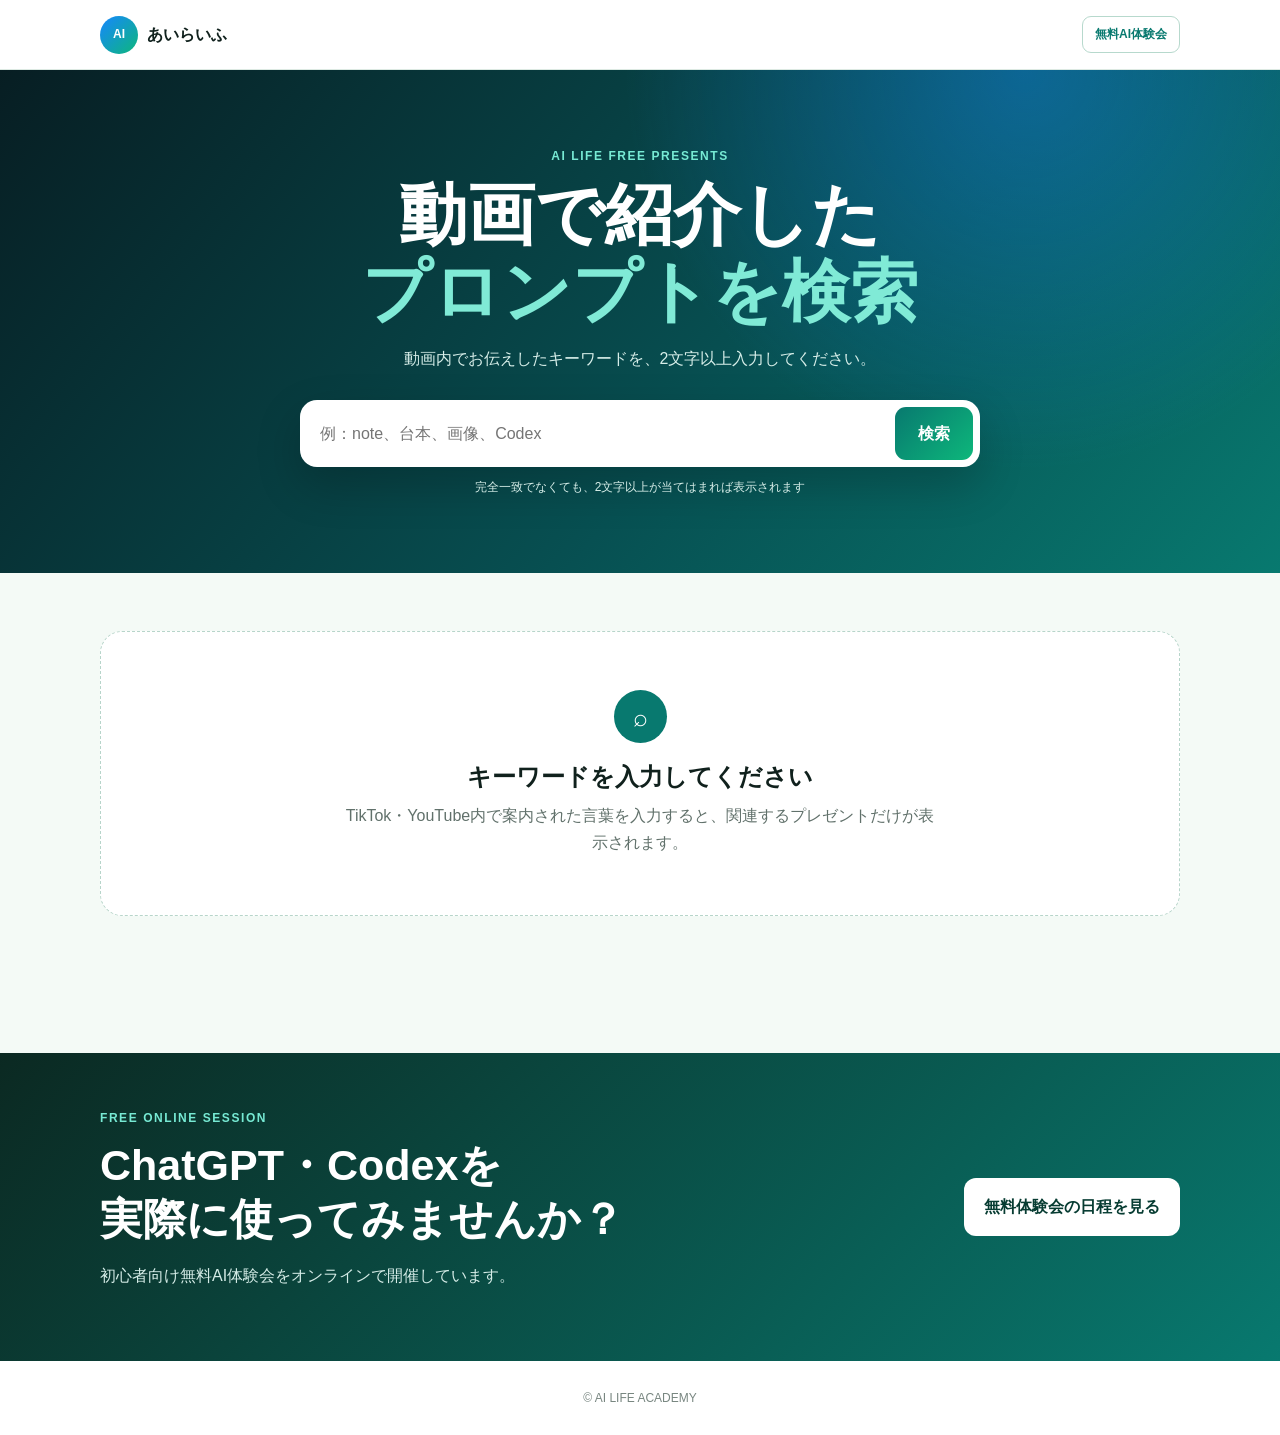
==== present/index.html @ 0da918bd "Add searchable prompt present library" ====
<!doctype html><html lang="ja"><head><meta charset="utf-8"><meta name="viewport" content="width=device-width,initial-scale=1"><meta name="theme-color" content="#08796f"><title>AI LIFE プレゼント検索</title><meta name="description" content="動画でお伝えしたキーワードから、AI LIFEの無料プロンプトを検索できます。"><link rel="stylesheet" href="present.css"></head><body>
<header><a class="brand" href="../"><span>AI</span>あいらいふ</a><a class="small-link" href="../booking.html">無料AI体験会</a></header>
<main><section class="hero"><div><p class="eyebrow">AI LIFE FREE PRESENTS</p><h1>動画で紹介した<br><em>プロンプトを検索</em></h1><p>動画内でお伝えしたキーワードを、2文字以上入力してください。</p><form id="searchForm"><label class="sr-only" for="searchInput">キーワード</label><input id="searchInput" type="search" placeholder="例：note、台本、画像、Codex" autocomplete="off"><button>検索</button></form><p class="hint">完全一致でなくても、2文字以上が当てはまれば表示されます</p></div></section>
<section class="results"><div id="welcome" class="message"><span>⌕</span><h2>キーワードを入力してください</h2><p>TikTok・YouTube内で案内された言葉を入力すると、関連するプレゼントだけが表示されます。</p></div><div id="loading" class="message" hidden><span>…</span><h2>読み込んでいます</h2></div><div id="resultHead" class="result-head" hidden><h2 id="resultTitle"></h2><p id="resultCount"></p></div><div id="grid" class="grid"></div><div id="empty" class="message" hidden><span>?</span><h2>見つかりませんでした</h2><p>ひらがな・カタカナ・英語、またはキーワードの一部2文字以上で試してください。</p></div></section>
<section class="cta"><div><p class="eyebrow">FREE ONLINE SESSION</p><h2>ChatGPT・Codexを<br>実際に使ってみませんか？</h2><p>初心者向け無料AI体験会をオンラインで開催しています。</p></div><a href="../booking.html">無料体験会の日程を見る</a></section></main><footer>© AI LIFE ACADEMY</footer>
<dialog id="dialog"><div class="dialog-head"><div><small>FREE PROMPT</small><h2 id="dialogKeyword"></h2></div><button id="close" aria-label="閉じる">×</button></div><div class="prompt-box"><pre id="dialogPrompt"></pre><button id="copy">プロンプトをコピー</button></div><a class="dialog-cta" href="../booking.html">無料AI体験会を見る</a></dialog><div class="toast" id="toast">コピーしました</div>
<script src="config.js"></script><script src="present.js"></script></body></html>
---- present/present.css ----
:root{--ink:#10211d;--muted:#61716b;--line:#dce9e2;--green:#0db77b;--teal:#08796f;--blue:#1687ff;--bg:#f4faf6;--shadow:0 18px 55px rgba(11,54,44,.12)}*{box-sizing:border-box}body{margin:0;color:var(--ink);background:var(--bg);font-family:-apple-system,BlinkMacSystemFont,"Hiragino Sans","Yu Gothic","Noto Sans JP",sans-serif;line-height:1.7}a{text-decoration:none;color:inherit}button,input,textarea{font:inherit}button,a{cursor:pointer}header{display:flex;align-items:center;justify-content:space-between;min-height:70px;padding:12px max(18px,calc((100vw - 1080px)/2));background:#fff;border-bottom:1px solid var(--line)}.brand{display:flex;align-items:center;gap:9px;font-weight:900}.brand span{display:grid;place-items:center;width:38px;height:38px;border-radius:50%;color:#fff;background:linear-gradient(135deg,var(--blue),var(--green));font-size:12px}.small-link{padding:7px 12px;border:1px solid #b7d9cd;border-radius:9px;color:var(--teal);font-size:12px;font-weight:900}.hero{padding:76px 18px;color:#fff;text-align:center;background:radial-gradient(circle at 80% 0,rgba(22,135,255,.38),transparent 35%),linear-gradient(130deg,#071e23,#075052 58%,#08796f)}.hero>div{width:min(850px,100%);margin:auto}.eyebrow{margin:0 0 10px;color:#77ead4;font-size:12px;font-weight:900;letter-spacing:.13em}.eyebrow.dark{color:var(--teal)}.hero h1{margin:0;font-size:clamp(38px,7vw,68px);line-height:1.12}.hero h1 em{color:#80ead6;font-style:normal}.hero>div>p:not(.eyebrow){color:#d7eee9}.hero form{display:flex;max-width:680px;margin:28px auto 0;padding:7px;border-radius:17px;background:#fff;box-shadow:0 18px 46px rgba(0,0,0,.2)}.hero input{min-width:0;flex:1;padding:13px;border:0;outline:0;font-size:16px}.hero form button,.primary{padding:12px 23px;border:0;border-radius:11px;color:#fff;background:linear-gradient(135deg,var(--teal),var(--green));font-weight:900}.hint{margin:10px 0 0!important;font-size:12px}.results{width:min(1080px,calc(100% - 32px));min-height:480px;margin:auto;padding:58px 0}.message{padding:58px 20px;text-align:center;border:1px dashed #b7d5ca;border-radius:22px;background:#fff}.message span{display:grid;place-items:center;width:53px;height:53px;margin:auto;border-radius:50%;color:#fff;background:var(--teal);font-size:25px}.message h2{margin:14px 0 4px}.message p{max-width:600px;margin:auto;color:var(--muted)}.result-head{display:flex;align-items:end;justify-content:space-between;margin-bottom:22px}.result-head h2,.result-head p{margin:0}.result-head p{color:var(--muted);font-size:13px;font-weight:800}.grid{display:grid;grid-template-columns:repeat(3,1fr);gap:18px}.gift{display:flex;min-height:260px;flex-direction:column;padding:24px;border:1px solid var(--line);border-radius:19px;background:#fff;box-shadow:0 10px 32px rgba(11,54,44,.07)}.gift small,dialog small{color:var(--teal);font-weight:900}.gift h3{margin:14px 0 7px;font-size:22px}.gift p{margin:0;color:var(--muted);font-size:13px}.gift button{margin-top:auto;padding:18px 0 0;border:0;background:transparent;color:var(--teal);text-align:left;font-weight:900}.cta{display:flex;align-items:center;justify-content:space-between;gap:30px;padding:55px max(18px,calc((100vw - 1080px)/2));color:#fff;background:linear-gradient(135deg,#0b2922,#08796f)}.cta h2{margin:0;font-size:clamp(28px,4vw,43px);line-height:1.25}.cta p:not(.eyebrow){color:#d5ece7}.cta>a{flex:none;padding:15px 20px;border-radius:12px;color:#073c32;background:#fff;font-weight:900}footer{padding:27px;text-align:center;color:#788680;background:#fff;font-size:12px}dialog{width:min(760px,calc(100% - 24px));max-height:88vh;padding:0;border:0;border-radius:22px;box-shadow:0 25px 90px rgba(0,0,0,.32)}dialog::backdrop{background:rgba(4,19,16,.68);backdrop-filter:blur(4px)}.dialog-head{display:flex;align-items:start;justify-content:space-between;padding:27px 27px 0}.dialog-head h2{margin:6px 0 0}.dialog-head button{width:40px;height:40px;border:1px solid var(--line);border-radius:50%;background:#fff;font-size:23px}.prompt-box{position:relative;margin:20px 27px;padding:19px;border:1px solid #b7d9cd;border-radius:15px;background:#f5fbf8}.prompt-box pre{max-height:390px;overflow:auto;margin:0;padding-bottom:65px;white-space:pre-wrap;font:500 13px/1.75 ui-monospace,SFMono-Regular,Menlo,monospace}.prompt-box button{position:absolute;right:12px;bottom:12px;padding:12px 17px;border:0;border-radius:10px;color:#fff;background:var(--teal);font-weight:900}.dialog-cta{display:flex;justify-content:center;margin:0 27px 27px;padding:14px;border-radius:11px;color:#fff;background:#102f28;font-weight:900}.toast{position:fixed;right:16px;bottom:16px;padding:12px 18px;border-radius:11px;color:#fff;background:#10211d;opacity:0;transform:translateY(10px);transition:.2s}.toast.show{opacity:1;transform:none}.admin-body{background:linear-gradient(180deg,#eff8f3,#f8fbf9)}.admin-main{width:min(820px,calc(100% - 28px));margin:auto;padding:45px 0 80px}.admin-card{margin-bottom:20px;padding:clamp(21px,4vw,36px);border:1px solid var(--line);border-radius:20px;background:#fff;box-shadow:var(--shadow)}.admin-card h1,.admin-card h2{margin:0}.admin-card>p:not(.eyebrow){color:var(--muted)}.admin-card label{display:block;margin-top:18px;font-weight:900}.admin-card input,.admin-card textarea{display:block;width:100%;margin-top:7px;padding:13px;border:1px solid #bcd3ca;border-radius:10px;outline:0}.admin-card textarea{resize:vertical}.admin-card input:focus,.admin-card textarea:focus{border-color:var(--teal);box-shadow:0 0 0 3px rgba(8,121,111,.1)}.admin-card .primary{width:100%;margin-top:20px;padding:15px}.setup summary{cursor:pointer;font-weight:900}.setup button,#reload{margin-top:14px;padding:10px 15px;border:1px solid var(--line);border-radius:9px;background:#fff;font-weight:900}.status{padding:12px;border-radius:10px}.status.ok{color:#075e51;background:#e6f7f0}.status.error{color:#8a2828;background:#fff0f0}.admin-list-head{display:flex;align-items:end;justify-content:space-between}.admin-list article{display:flex;align-items:center;justify-content:space-between;gap:15px;padding:15px 0;border-bottom:1px solid var(--line)}.admin-list article p{margin:3px 0 0;color:var(--muted);font-size:12px}.admin-list article button{flex:none;padding:7px 10px;border:1px solid #f0caca;border-radius:8px;color:#a32727;background:#fff}.sr-only{position:absolute;width:1px;height:1px;overflow:hidden;clip:rect(0,0,0,0)}@media(max-width:760px){.grid{grid-template-columns:1fr 1fr}.cta{align-items:start;flex-direction:column}.cta>a{width:100%;text-align:center}}@media(max-width:540px){.hero{padding:52px 16px}.hero form button{padding:11px 14px}.grid{grid-template-columns:1fr}.gift{min-height:220px}.result-head{align-items:start;flex-direction:column}.prompt-box{margin:16px}.prompt-box pre{padding-bottom:0}.prompt-box button{position:static;width:100%;margin-top:13px}.dialog-head{padding:19px 16px 0}.dialog-cta{margin:0 16px 19px}.admin-list article{align-items:start}}
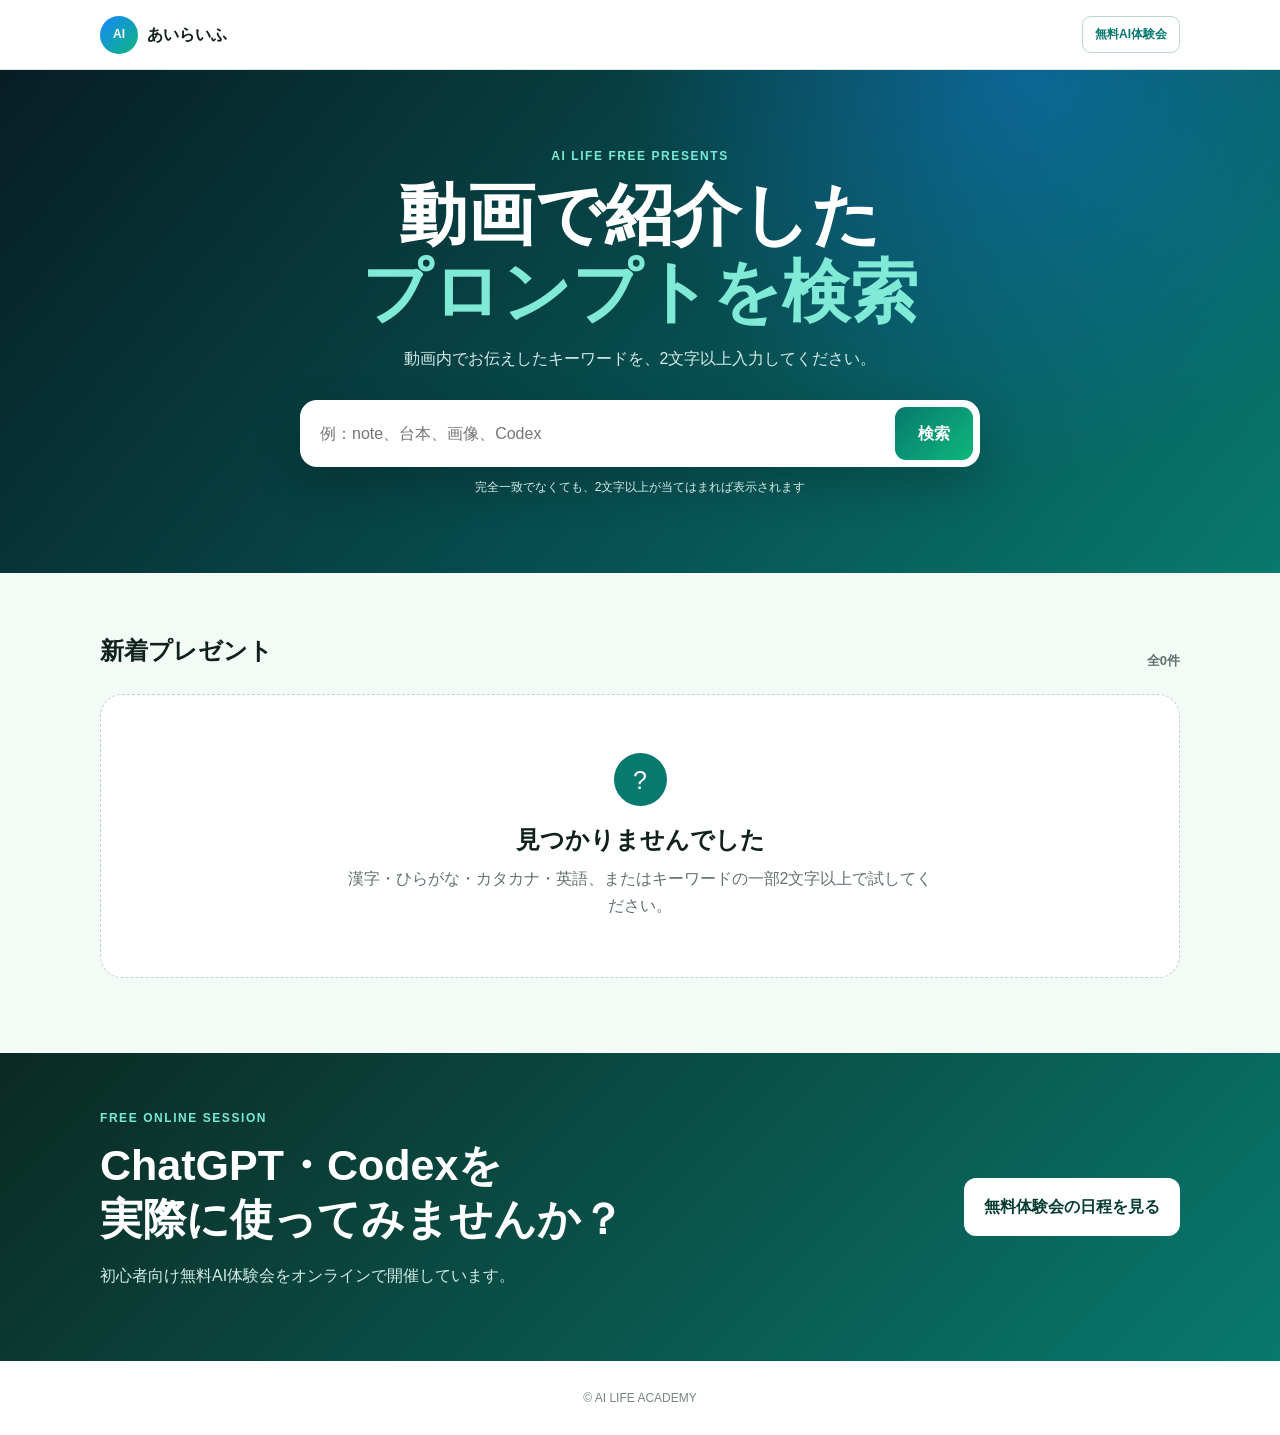
==== commit 78fd6195: "Show newest presents with pagination" ====
--- a/present/index.html
+++ b/present/index.html
@@ -1,7 +1,7 @@
 <!doctype html><html lang="ja"><head><meta charset="utf-8"><meta name="viewport" content="width=device-width,initial-scale=1"><meta name="theme-color" content="#08796f"><title>AI LIFE プレゼント検索</title><meta name="description" content="動画でお伝えしたキーワードから、AI LIFEの無料プロンプトを検索できます。"><link rel="stylesheet" href="present.css"></head><body>
 <header><a class="brand" href="../"><span>AI</span>あいらいふ</a><a class="small-link" href="../booking.html">無料AI体験会</a></header>
 <main><section class="hero"><div><p class="eyebrow">AI LIFE FREE PRESENTS</p><h1>動画で紹介した<br><em>プロンプトを検索</em></h1><p>動画内でお伝えしたキーワードを、2文字以上入力してください。</p><form id="searchForm"><label class="sr-only" for="searchInput">キーワード</label><input id="searchInput" type="search" placeholder="例：note、台本、画像、Codex" autocomplete="off"><button>検索</button></form><p class="hint">完全一致でなくても、2文字以上が当てはまれば表示されます</p></div></section>
-<section class="results"><div id="welcome" class="message"><span>⌕</span><h2>キーワードを入力してください</h2><p>TikTok・YouTube内で案内された言葉を入力すると、関連するプレゼントだけが表示されます。</p></div><div id="loading" class="message" hidden><span>…</span><h2>読み込んでいます</h2></div><div id="resultHead" class="result-head" hidden><h2 id="resultTitle"></h2><p id="resultCount"></p></div><div id="grid" class="grid"></div><div id="empty" class="message" hidden><span>?</span><h2>見つかりませんでした</h2><p>ひらがな・カタカナ・英語、またはキーワードの一部2文字以上で試してください。</p></div></section>
+<section class="results"><div id="welcome" class="message" hidden><span>⌕</span><h2>新着プレゼント</h2><p>新しく追加された順に表示しています。検索すると関連するプレゼントだけに絞り込めます。</p></div><div id="loading" class="message" hidden><span>…</span><h2>読み込んでいます</h2></div><div id="resultHead" class="result-head" hidden><h2 id="resultTitle"></h2><p id="resultCount"></p></div><div id="grid" class="grid"></div><nav id="pagination" class="pagination" aria-label="検索結果のページ切り替え" hidden><button id="prevPage" type="button">← 前の10件</button><span id="pageInfo"></span><button id="nextPage" type="button">次の10件 →</button></nav><div id="empty" class="message" hidden><span>?</span><h2>見つかりませんでした</h2><p>漢字・ひらがな・カタカナ・英語、またはキーワードの一部2文字以上で試してください。</p></div></section>
 <section class="cta"><div><p class="eyebrow">FREE ONLINE SESSION</p><h2>ChatGPT・Codexを<br>実際に使ってみませんか？</h2><p>初心者向け無料AI体験会をオンラインで開催しています。</p></div><a href="../booking.html">無料体験会の日程を見る</a></section></main><footer>© AI LIFE ACADEMY</footer>
 <dialog id="dialog"><div class="dialog-head"><div><small>FREE PROMPT</small><h2 id="dialogKeyword"></h2></div><button id="close" aria-label="閉じる">×</button></div><div class="prompt-box"><pre id="dialogPrompt"></pre><button id="copy">プロンプトをコピー</button></div><a class="dialog-cta" href="../booking.html">無料AI体験会を見る</a></dialog><div class="toast" id="toast">コピーしました</div>
 <script src="config.js"></script><script src="present.js"></script></body></html>
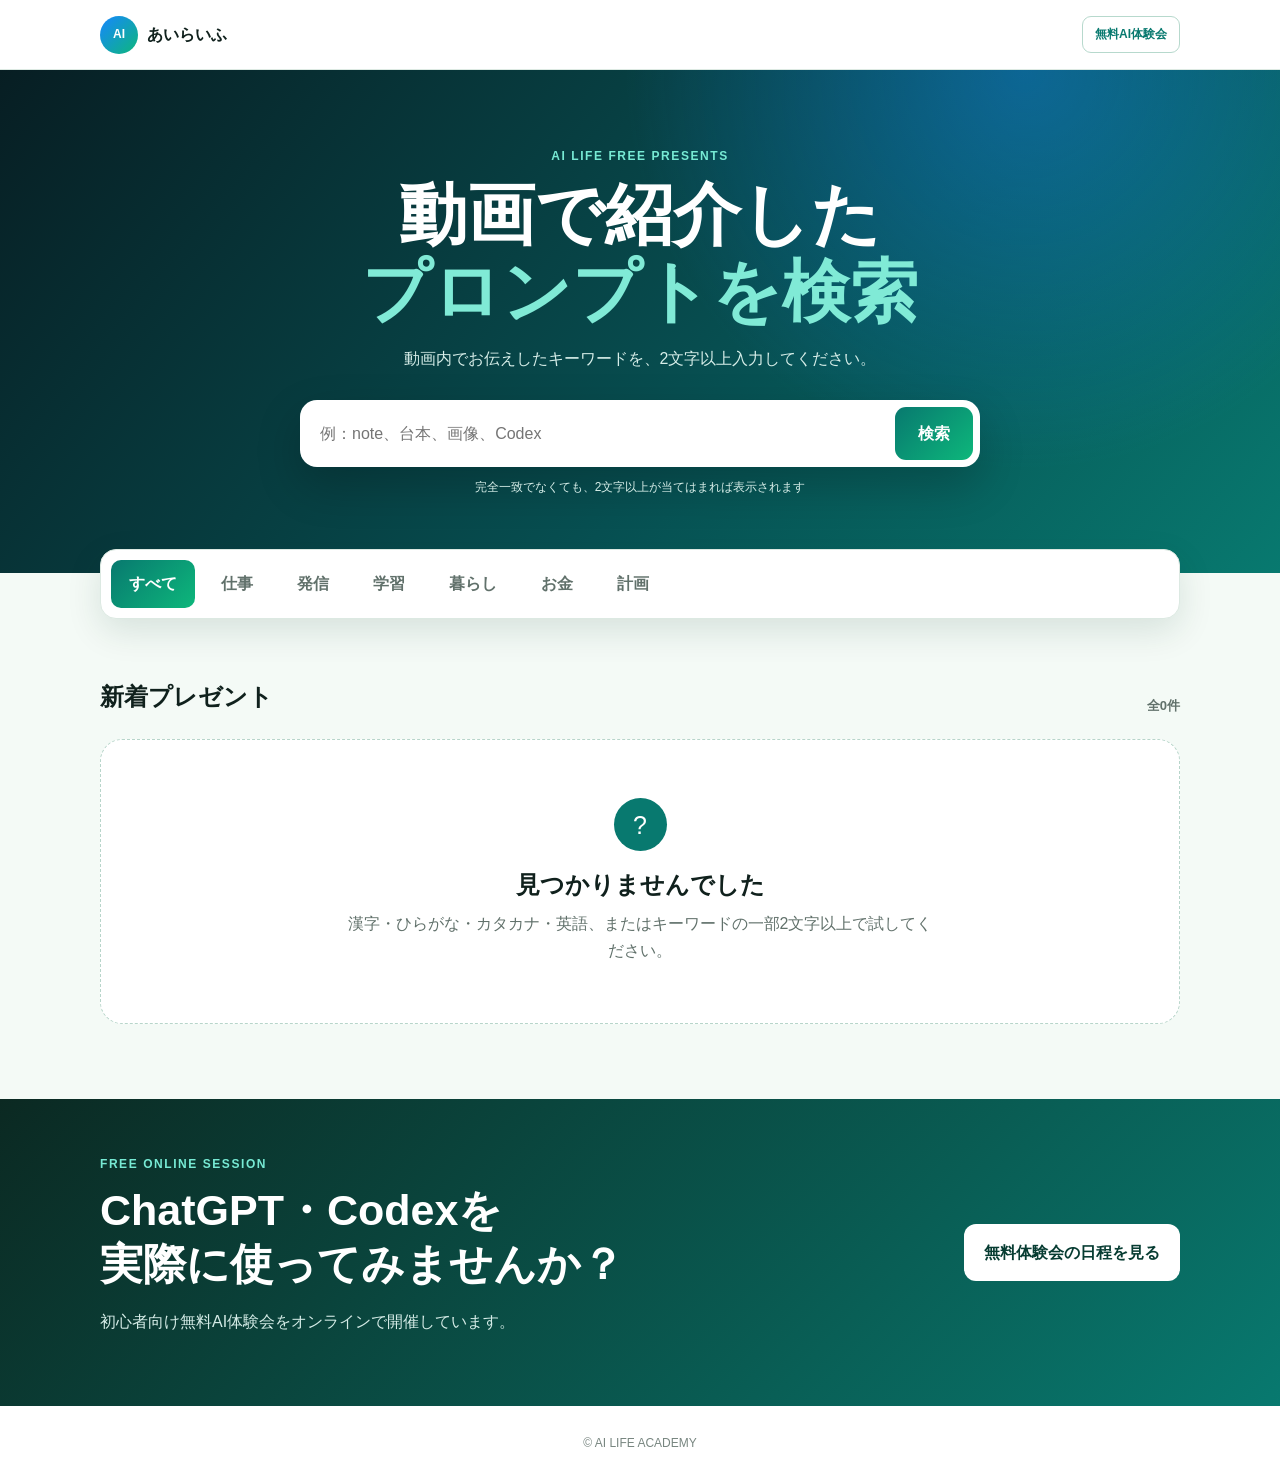
==== commit 98c3b161: "Add present category tabs" ====
--- a/present/index.html
+++ b/present/index.html
@@ -4,4 +4,4 @@
 <section class="results"><div id="welcome" class="message" hidden><span>⌕</span><h2>新着プレゼント</h2><p>新しく追加された順に表示しています。検索すると関連するプレゼントだけに絞り込めます。</p></div><div id="loading" class="message" hidden><span>…</span><h2>読み込んでいます</h2></div><div id="resultHead" class="result-head" hidden><h2 id="resultTitle"></h2><p id="resultCount"></p></div><div id="grid" class="grid"></div><nav id="pagination" class="pagination" aria-label="検索結果のページ切り替え" hidden><button id="prevPage" type="button">← 前の10件</button><span id="pageInfo"></span><button id="nextPage" type="button">次の10件 →</button></nav><div id="empty" class="message" hidden><span>?</span><h2>見つかりませんでした</h2><p>漢字・ひらがな・カタカナ・英語、またはキーワードの一部2文字以上で試してください。</p></div></section>
 <section class="cta"><div><p class="eyebrow">FREE ONLINE SESSION</p><h2>ChatGPT・Codexを<br>実際に使ってみませんか？</h2><p>初心者向け無料AI体験会をオンラインで開催しています。</p></div><a href="../booking.html">無料体験会の日程を見る</a></section></main><footer>© AI LIFE ACADEMY</footer>
 <dialog id="dialog"><div class="dialog-head"><div><small>FREE PROMPT</small><h2 id="dialogKeyword"></h2></div><button id="close" aria-label="閉じる">×</button></div><div class="prompt-box"><pre id="dialogPrompt"></pre><button id="copy">プロンプトをコピー</button></div><a class="dialog-cta" href="../booking.html">無料AI体験会を見る</a></dialog><div class="toast" id="toast">コピーしました</div>
-<script src="config.js"></script><script src="present.js"></script></body></html>
+<script src="config.js"></script><script src="present.js?v=20260809-3"></script></body></html>
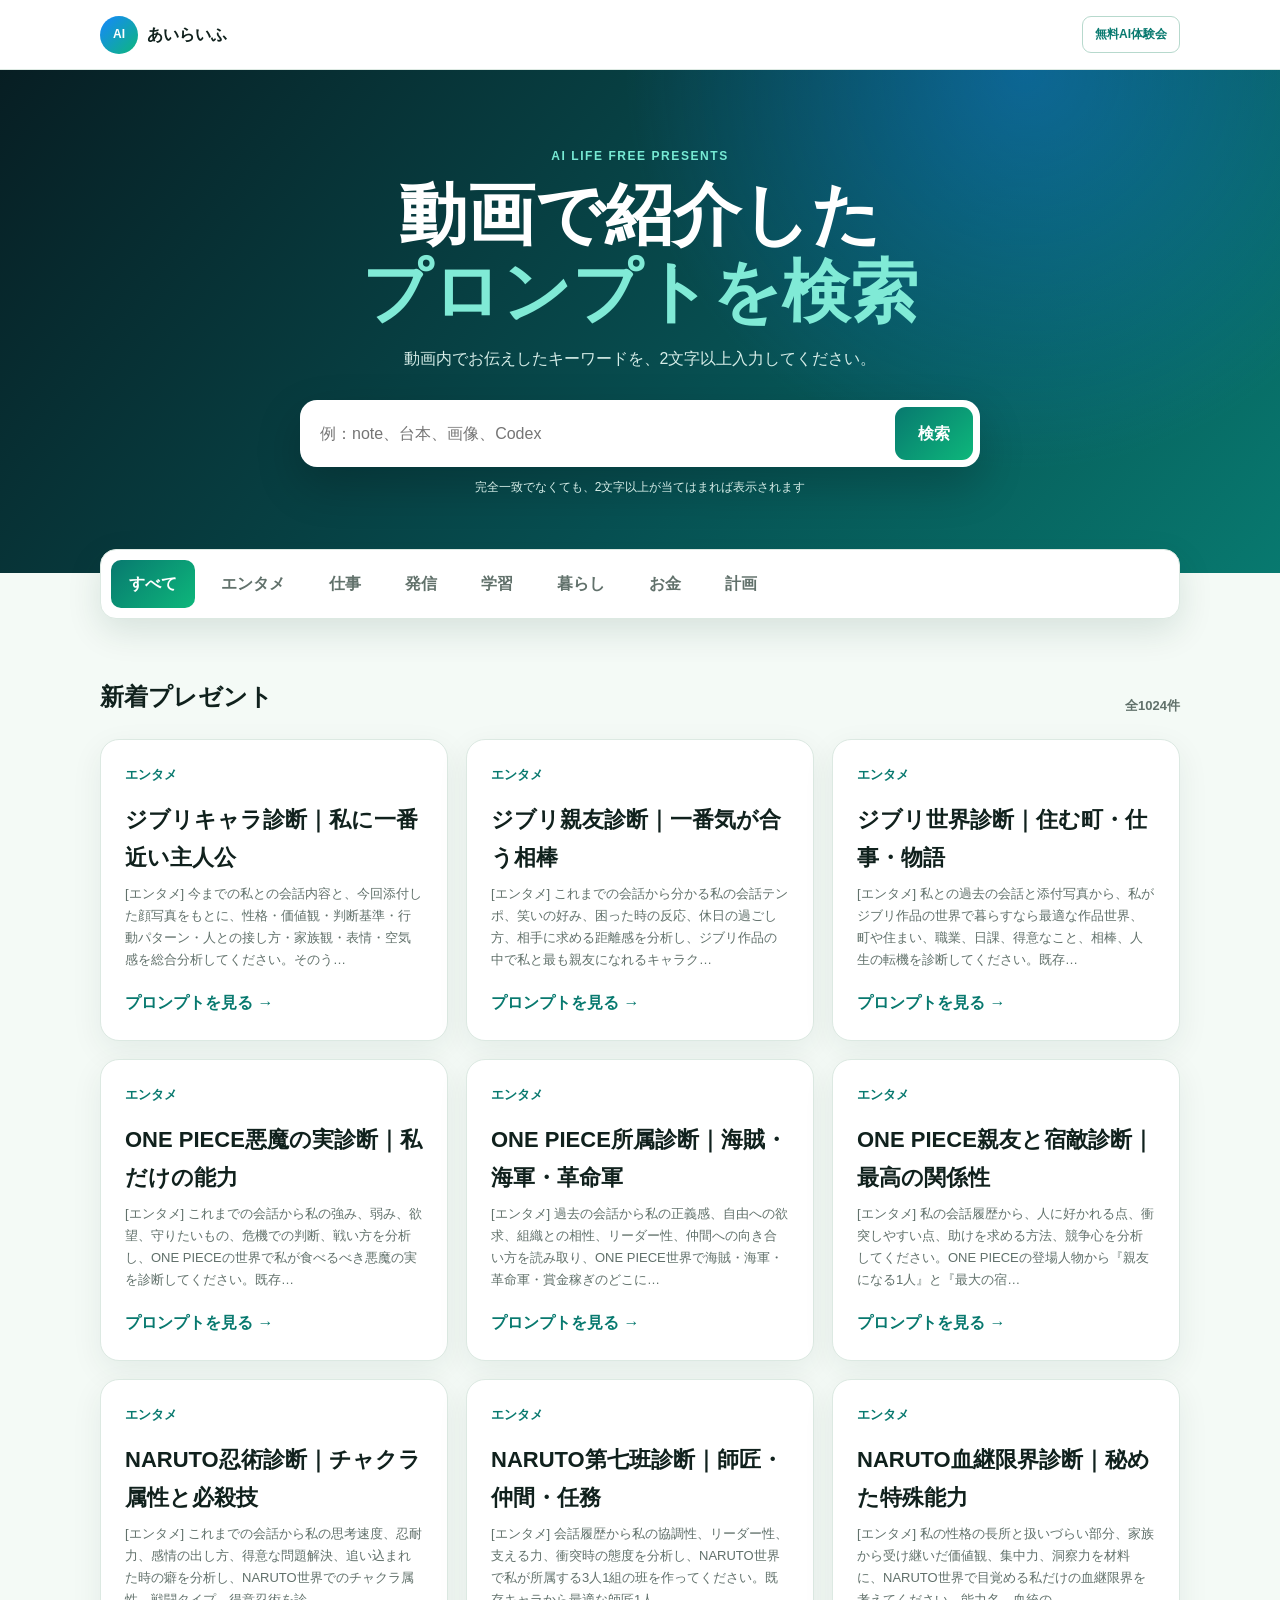
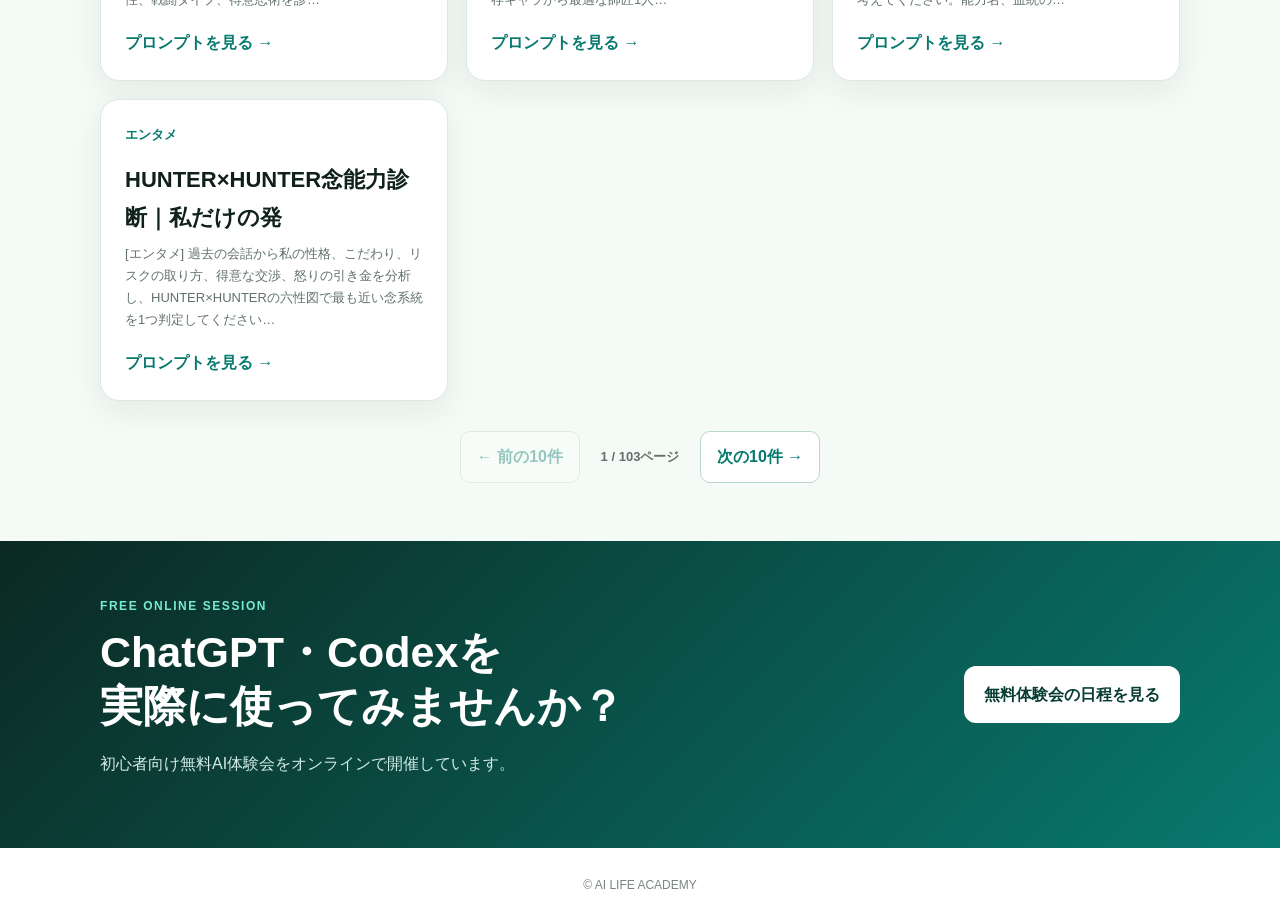
==== commit 22f3ff37: "Speed up prompt library loading" ====
--- a/present/index.html
+++ b/present/index.html
@@ -4,4 +4,4 @@
 <section class="results"><div id="welcome" class="message" hidden><span>⌕</span><h2>新着プレゼント</h2><p>新しく追加された順に表示しています。検索すると関連するプレゼントだけに絞り込めます。</p></div><div id="loading" class="message" hidden><span>…</span><h2>読み込んでいます</h2></div><div id="resultHead" class="result-head" hidden><h2 id="resultTitle"></h2><p id="resultCount"></p></div><div id="grid" class="grid"></div><nav id="pagination" class="pagination" aria-label="検索結果のページ切り替え" hidden><button id="prevPage" type="button">← 前の10件</button><span id="pageInfo"></span><button id="nextPage" type="button">次の10件 →</button></nav><div id="empty" class="message" hidden><span>?</span><h2>見つかりませんでした</h2><p>漢字・ひらがな・カタカナ・英語、またはキーワードの一部2文字以上で試してください。</p></div></section>
 <section class="cta"><div><p class="eyebrow">FREE ONLINE SESSION</p><h2>ChatGPT・Codexを<br>実際に使ってみませんか？</h2><p>初心者向け無料AI体験会をオンラインで開催しています。</p></div><a href="../booking.html">無料体験会の日程を見る</a></section></main><footer>© AI LIFE ACADEMY</footer>
 <dialog id="dialog"><div class="dialog-head"><div><small>FREE PROMPT</small><h2 id="dialogKeyword"></h2></div><button id="close" aria-label="閉じる">×</button></div><div class="prompt-box"><pre id="dialogPrompt"></pre><button id="copy">プロンプトをコピー</button></div><a class="dialog-cta" href="../booking.html">無料AI体験会を見る</a></dialog><div class="toast" id="toast">コピーしました</div>
-<script src="config.js"></script><script src="present.js?v=20260809-3"></script></body></html>
+<script src="config.js"></script><script src="present.js?v=20260918-fast"></script></body></html>
